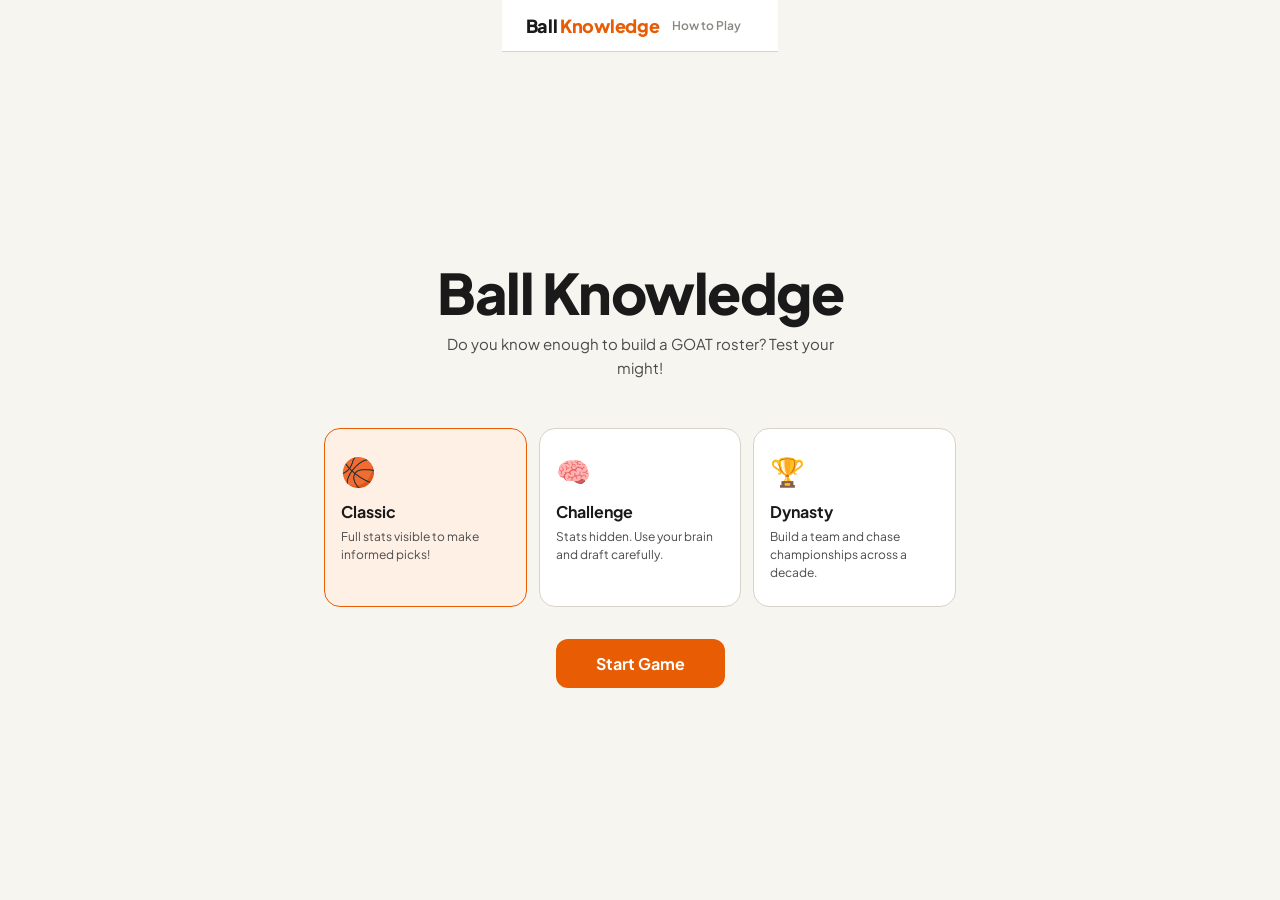
==== index.html @ 1633f99e "Fix scorecard scrolling, headshot fallback, add SPG/BPG to projections - Scrolling: score-screen wra" ====
<!DOCTYPE html>
<html lang="en">
<head>
<meta charset="UTF-8">
<meta name="viewport" content="width=device-width, initial-scale=1.0">
<title>Ball Knowledge</title>
<link rel="preconnect" href="https://fonts.googleapis.com">
<link href="https://fonts.googleapis.com/css2?family=Plus+Jakarta+Sans:wght@400;500;600;700;800&display=swap" rel="stylesheet">
<link rel="stylesheet" href="/css/styles.css">
</head>
<body>

<div id="home-screen" class="screen active">
  <div class="topbar"><div class="topbar-logo">Ball <span>Knowledge</span></div><div class="nav-chip" onclick="openHTP()">How to Play</div></div>
  <div style="flex:1;display:flex;align-items:center;justify-content:center;">
    <div class="home-inner">
      <div class="home-title">Ball Knowledge</div>
      <div class="home-sub">Do you know enough to build a GOAT roster? Test your might!</div>
      <div class="mode-cards">
        <div class="mode-card sel" data-mode="classic" onclick="pickMode('classic')"><div class="mode-emoji">&#127936;</div><div class="mode-name">Classic</div><div class="mode-desc">Full stats visible to make informed picks!</div></div>
        <div class="mode-card" data-mode="challenge" onclick="pickMode('challenge')"><div class="mode-emoji">&#129504;</div><div class="mode-name">Challenge</div><div class="mode-desc">Stats hidden. Use your brain and draft carefully.</div></div>
        <div class="mode-card" data-mode="dynasty" onclick="pickMode('dynasty')"><div class="mode-emoji">&#127942;</div><div class="mode-name">Dynasty</div><div class="mode-desc">Build a team and chase championships across a decade.</div></div>
      </div>
      <button class="btn-start" onclick="startGame()">Start Game</button>
    </div>
  </div>
</div>

<div id="game-screen" class="screen">
  <div class="left-col">
    <div class="topbar"><div class="topbar-logo logo-link" onclick="logoClick()">Ball <span>Knowledge</span></div><div class="mode-tag" id="mode-tag">Classic</div></div>
    <div class="spin-zone">
      <div class="cards-row">
        <div class="spin-card team-card"><div class="sc-label">Team</div><div class="sc-value" id="sc-team">&#8212;</div></div>
        <div class="spin-card era-card"><div class="sc-label">Era</div><div class="sc-value" id="sc-era">&#8212;</div></div>
      </div>
      <button class="btn-spin" id="btn-spin" onclick="doSpin()">SPIN</button>
      <div class="reroll-row" id="reroll-row" style="display:none;">
        <button class="btn-rr" id="rr-team" onclick="doReroll('team')"><span class="rr-dot" id="dot-t">1</span>Re-roll Team</button>
        <button class="btn-rr" id="rr-era" onclick="doReroll('era')"><span class="rr-dot" id="dot-e">1</span>Re-roll Era</button>
      </div>
    </div>
    <div class="list-zone" id="list-zone">
      <div class="list-filters">
        <button class="pf-btn active" onclick="fPos('ALL',this)">All</button>
        <button class="pf-btn" onclick="fPos('G',this)">G</button>
        <button class="pf-btn" onclick="fPos('F',this)">F</button>
        <button class="pf-btn" onclick="fPos('C',this)">C</button>
        <input class="search-in" type="text" placeholder="Search by name" id="search-in" oninput="applyF()">
      </div>
      <div class="list-meta" id="list-meta">&#8212; players available</div>
      <div class="player-scroll" id="player-scroll"></div>
    </div>
  </div>
  <div class="right-col">
    <div class="court-wrap">
      <div class="court-svg-wrap">
        <svg viewBox="0 0 680 460" xmlns="http://www.w3.org/2000/svg">
          <rect width="680" height="460" rx="8" fill="#C68642"/>
          <g stroke="#B07030" stroke-width="0.7" opacity="0.5"><line x1="0" y1="46" x2="680" y2="46"/><line x1="0" y1="92" x2="680" y2="92"/><line x1="0" y1="138" x2="680" y2="138"/><line x1="0" y1="184" x2="680" y2="184"/><line x1="0" y1="230" x2="680" y2="230"/><line x1="0" y1="276" x2="680" y2="276"/><line x1="0" y1="322" x2="680" y2="322"/><line x1="0" y1="368" x2="680" y2="368"/><line x1="0" y1="414" x2="680" y2="414"/></g>
          <rect x="10" y="10" width="660" height="440" rx="4" fill="none" stroke="#fff" stroke-width="2.5"/>
          <rect x="240" y="10" width="200" height="188" fill="#B87333" stroke="#fff" stroke-width="2"/>
          <ellipse cx="340" cy="198" rx="60" ry="60" fill="none" stroke="#fff" stroke-width="2"/>
          <rect x="312" y="8" width="56" height="6" rx="2" fill="#fff"/>
          <circle cx="340" cy="38" r="18" fill="none" stroke="#fff" stroke-width="2.5"/>
          <path d="M 300 188 Q 340 140 380 188" fill="none" stroke="#fff" stroke-width="2"/>
          <path d="M 60 10 L 60 198 Q 60 390 340 390 Q 620 390 620 198 L 620 10" fill="none" stroke="#fff" stroke-width="2"/>
          <line x1="60" y1="10" x2="60" y2="198" stroke="#fff" stroke-width="2"/><line x1="620" y1="10" x2="620" y2="198" stroke="#fff" stroke-width="2"/>
          <line x1="240" y1="10" x2="240" y2="188" stroke="#fff" stroke-width="2"/><line x1="440" y1="10" x2="440" y2="188" stroke="#fff" stroke-width="2"/>
          <rect x="240" y="58" width="14" height="7" fill="#fff"/><rect x="426" y="58" width="14" height="7" fill="#fff"/>
          <rect x="240" y="98" width="14" height="7" fill="#fff"/><rect x="426" y="98" width="14" height="7" fill="#fff"/>
          <rect x="240" y="138" width="14" height="7" fill="#fff"/><rect x="426" y="138" width="14" height="7" fill="#fff"/>
          <line x1="10" y1="450" x2="670" y2="450" stroke="#fff" stroke-width="2"/>
        </svg>
        <div class="pos-node" id="node-C"  style="left:38%;top:35%" onclick="nodeClick('C')"><div class="pos-bubble" id="bub-C">C</div></div>
        <div class="pos-node" id="node-PF" style="left:62%;top:35%" onclick="nodeClick('PF')"><div class="pos-bubble" id="bub-PF">PF</div></div>
        <div class="pos-node" id="node-SF" style="left:18%;top:62%" onclick="nodeClick('SF')"><div class="pos-bubble" id="bub-SF">SF</div></div>
        <div class="pos-node" id="node-SG" style="left:82%;top:62%" onclick="nodeClick('SG')"><div class="pos-bubble" id="bub-SG">SG</div></div>
        <div class="pos-node" id="node-PG" style="left:50%;top:82%" onclick="nodeClick('PG')"><div class="pos-bubble" id="bub-PG">PG</div></div>
        <div class="assign-banner" id="assign-banner"></div>
      </div>
    </div>
    <div class="team-stats-bar">
      <div class="ts-label">Team Averages <span id="ts-count" style="font-weight:500;color:var(--ink3);text-transform:none;letter-spacing:0;">(0/5 players)</span></div>
      <div class="ts-grid">
        <div class="ts-item"><div class="ts-val" id="ts-ppg">0.0</div><div class="ts-key">PPG</div></div>
        <div class="ts-item"><div class="ts-val" id="ts-apg">0.0</div><div class="ts-key">APG</div></div>
        <div class="ts-item"><div class="ts-val" id="ts-rpg">0.0</div><div class="ts-key">RPG</div></div>
        <div class="ts-item"><div class="ts-val" id="ts-spg">0.0</div><div class="ts-key">SPG</div></div>
        <div class="ts-item"><div class="ts-val" id="ts-bpg">0.0</div><div class="ts-key">BPG</div></div>
      </div>
    </div>
  </div>
</div>

<div id="score-screen" class="screen">
  <div class="topbar"><div class="topbar-logo logo-link" onclick="goHome()">Ball <span>Knowledge</span></div><span class="nav-chip" onclick="goHome()">&#8592; New Game</span></div>
  <div style="flex:1;overflow-y:auto;display:flex;flex-direction:column;align-items:center;padding:24px 24px 40px;">
    <div class="score-inner">
      <div style="text-align:center;margin-bottom:24px;"><div class="score-grade" id="score-grade">A</div><div class="score-wins" id="score-wins"></div></div>
      <div class="score-roster" id="score-roster"></div>
      <div class="score-stats" id="score-stats"></div>
      <div class="score-projections" id="score-projections"></div>
      <div class="score-analysis" id="score-analysis"></div>
      <div class="score-btns"><button class="btn-outline" onclick="goHome()">Choose Game Mode</button><button class="btn-start" onclick="startGame()">Play Again</button></div>
    </div>
  </div>
</div>

<div id="dynasty-screen" class="screen">
  <div class="topbar"><div class="topbar-logo logo-link" onclick="goHome()">Ball <span>Knowledge</span></div><div class="mode-tag">Dynasty</div></div>
  <div style="flex:1;overflow-y:auto;display:flex;align-items:center;justify-content:center;padding:24px;">
    <div class="dynasty-inner">
      <div class="dynasty-title" id="d-title">Spin for your dynasty era</div>
      <div class="dynasty-sub" id="d-sub">Your squad will be placed in a decade and simulate every season.</div>
      <div class="d-spin-box" id="d-spin-box">
        <div class="d-reel-win"><div class="d-reel-val" id="d-reel">&#8212;</div></div><br>
        <button class="btn-dspin" id="btn-dspin" onclick="dynastySpin()">SPIN FOR DECADE</button>
      </div>
      <div class="dynasty-timeline" id="d-timeline" style="display:none;"></div>
      <div class="d-players" id="d-players" style="display:none;"></div>
      <div class="d-summary" id="d-summary" style="display:none;">
        <div class="ds-grade" id="ds-grade"></div><div class="ds-sub" id="ds-sub2"></div><div class="ds-txt" id="ds-txt"></div>
        <div style="display:flex;gap:10px;justify-content:center;margin-top:20px;">
          <button class="btn-outline" onclick="goHome()">Choose Game Mode</button><button class="btn-start" onclick="startGame()">Play Again</button>
        </div>
      </div>
    </div>
  </div>
</div>

<div id="confirm-modal" class="confirm-overlay" onclick="if(event.target===this)this.style.display='none'">
  <div class="confirm-box">
    <div class="confirm-title">Leave game?</div>
    <div class="confirm-body">You'll lose your current roster progress.</div>
    <div class="confirm-btns">
      <button class="btn-outline" onclick="document.getElementById('confirm-modal').style.display='none'">Keep Playing</button>
      <button class="btn-danger" onclick="document.getElementById('confirm-modal').style.display='none';goHome()">Go to Home</button>
    </div>
  </div>
</div>

<div id="htp-modal" class="htp-overlay" onclick="if(event.target===this)closeHTP()">
  <div class="htp-box">
    <button class="htp-close" onclick="closeHTP()">&#x2715;</button>

    <div class="htp-step" id="htp-s1">
      <div class="htp-step-hd">
        <div class="htp-step-num">1 &nbsp;/&nbsp; 4</div>
        <div class="htp-step-title">Spin to get your assignment</div>
      </div>
      <div class="htp-demo htp-demo-1">
        <div class="htp-demo-cards">
          <div class="htp-demo-card htp-dc-team"><div class="htp-dc-lbl">Team</div><div class="htp-dc-val">GSW</div></div>
          <div class="htp-demo-card htp-dc-era"><div class="htp-dc-lbl">Era</div><div class="htp-dc-val">1990s</div></div>
        </div>
        <div class="htp-demo-spin">SPIN</div>
      </div>
      <div class="htp-step-desc">Tap <strong>SPIN</strong> to get a random team and era. You can re-roll the team or era one time each if you want a different assignment.</div>
    </div>

    <div class="htp-step" id="htp-s2">
      <div class="htp-step-hd">
        <div class="htp-step-num">2 &nbsp;/&nbsp; 4</div>
        <div class="htp-step-title">Select a player</div>
      </div>
      <div class="htp-demo htp-demo-2">
        <div class="htp-demo-plist">
          <div class="htp-demo-pc">
            <div class="htp-demo-pav">MJ</div>
            <div class="htp-demo-pinfo"><div class="htp-demo-pname">Michael Jordan</div><div class="htp-demo-ppos">SG</div></div>
          </div>
          <div class="htp-demo-pc htp-demo-pc-sel">
            <div class="htp-demo-pav">SP</div>
            <div class="htp-demo-pinfo"><div class="htp-demo-pname">Scottie Pippen</div><div class="htp-demo-ppos">SF &middot; SG &middot; PF</div></div>
          </div>
          <div class="htp-demo-pc">
            <div class="htp-demo-pav">RD</div>
            <div class="htp-demo-pinfo"><div class="htp-demo-pname">Dennis Rodman</div><div class="htp-demo-ppos">PF &middot; C</div></div>
          </div>
        </div>
      </div>
      <div class="htp-step-desc">Browse your player pool and tap a player to select them. Their eligible court positions will light up green.</div>
    </div>

    <div class="htp-step" id="htp-s3">
      <div class="htp-step-hd">
        <div class="htp-step-num">3 &nbsp;/&nbsp; 4</div>
        <div class="htp-step-title">Place them on the court</div>
      </div>
      <div class="htp-demo htp-demo-3">
        <div class="htp-court-demo">
          <div class="htp-cn htp-cn-f" style="top:24%;left:38%"><div class="htp-cn-init">MJ</div><div class="htp-cn-pos">C</div></div>
          <div class="htp-cn htp-cn-f" style="top:24%;left:62%"><div class="htp-cn-init">RD</div><div class="htp-cn-pos">PF</div></div>
          <div class="htp-cn htp-cn-g" style="top:52%;left:18%">SF</div>
          <div class="htp-cn htp-cn-d" style="top:52%;left:82%">SG</div>
          <div class="htp-cn htp-cn-d" style="top:80%;left:50%">PG</div>
        </div>
      </div>
      <div class="htp-step-desc">Tap a <span class="htp-hl">glowing slot</span> to place your selected player there. Tap a filled slot to swap them to a new eligible position.</div>
    </div>

    <div class="htp-step" id="htp-s4">
      <div class="htp-step-hd">
        <div class="htp-step-num">4 &nbsp;/&nbsp; 4</div>
        <div class="htp-step-title">Get your grade</div>
      </div>
      <div class="htp-demo htp-demo-4">
        <div class="htp-demo-grade">A+</div>
        <div class="htp-demo-wins">73 Projected Wins</div>
      </div>
      <div class="htp-step-desc">Fill all 5 positions to reveal your team's grade and projected win total. In <strong>Dynasty mode</strong>, your squad simulates 10 full seasons chasing championships.</div>
    </div>

    <div class="htp-nav">
      <button class="htp-btn-prev" id="htp-prev" onclick="htpPrev()">&#8592; Back</button>
      <div class="htp-dots">
        <div class="htp-dot"></div><div class="htp-dot"></div><div class="htp-dot"></div><div class="htp-dot"></div>
      </div>
      <button class="htp-btn-next" id="htp-next" onclick="htpNext()">Next &#8594;</button>
    </div>
  </div>
</div>

<script src="/js/app.js"></script>
</body>
</html>
---- css/styles.css ----
*{box-sizing:border-box;margin:0;padding:0;}
:root{--cream:#F7F5EF;--cream2:#EFECE3;--cream3:#E5E0D3;--ink:#1A1A1A;--ink2:#4A4A4A;--ink3:#888880;--orange:#E85D04;--orange-light:#FFF0E6;--red:#D62828;--blue:#1D4ED8;--green:#2D6A4F;--gold:#B45309;--border:#D8D3C8;}
html,body{height:100%;overflow:hidden;}
body{background:var(--cream);font-family:'Plus Jakarta Sans',sans-serif;color:var(--ink);}
.screen{display:none;height:100vh;flex-direction:column;}
.screen.active{display:flex;}
.topbar{height:52px;background:#fff;border-bottom:1px solid var(--border);display:flex;align-items:center;justify-content:space-between;padding:0 24px;flex-shrink:0;}
.topbar-logo{font-weight:800;font-size:18px;letter-spacing:-.3px;}
.topbar-logo span{color:var(--orange);}
.nav-chip{font-size:12px;font-weight:600;color:var(--ink3);padding:5px 12px;border-radius:20px;cursor:pointer;border:1px solid transparent;transition:all .15s;}
.nav-chip:hover{background:var(--cream2);color:var(--ink);}
.mode-tag{font-size:11px;font-weight:700;letter-spacing:.06em;text-transform:uppercase;background:var(--orange-light);color:var(--orange);padding:4px 10px;border-radius:20px;}
#home-screen{background:var(--cream);align-items:center;justify-content:center;}
.home-inner{max-width:680px;width:100%;padding:24px;text-align:center;}
.home-title{font-size:56px;font-weight:800;letter-spacing:-1.5px;line-height:1;margin-bottom:12px;}
.home-sub{font-size:15px;color:var(--ink2);line-height:1.6;margin-bottom:48px;max-width:420px;margin-left:auto;margin-right:auto;}
.mode-cards{display:grid;grid-template-columns:repeat(3,1fr);gap:12px;margin-bottom:32px;}
.mode-card{background:#fff;border:1.5px solid var(--border);border-radius:16px;padding:24px 16px;cursor:pointer;transition:all .2s;text-align:left;}
.mode-card:hover{border-color:var(--orange);transform:translateY(-2px);box-shadow:0 8px 24px rgba(0,0,0,.07);}
.mode-card.sel{border-color:var(--orange);background:var(--orange-light);}
.mode-emoji{font-size:28px;margin-bottom:12px;}
.mode-name{font-size:16px;font-weight:700;margin-bottom:6px;}
.mode-desc{font-size:12px;color:var(--ink2);line-height:1.5;}
.btn-start{background:var(--orange);color:#fff;border:none;border-radius:12px;padding:14px 40px;font-family:'Plus Jakarta Sans',sans-serif;font-size:16px;font-weight:700;cursor:pointer;transition:all .15s;}
.btn-start:hover{background:#D04E00;transform:translateY(-1px);}
#game-screen{flex-direction:row;overflow:hidden;}
.left-col{width:320px;min-width:320px;background:#fff;border-right:1px solid var(--border);display:flex;flex-direction:column;overflow:hidden;}
.spin-zone{padding:16px;border-bottom:1px solid var(--border);}
.cards-row{display:flex;gap:10px;margin-bottom:12px;}
.spin-card{flex:1;background:var(--cream);border-radius:12px;padding:12px;text-align:center;}
.spin-card.team-card{border:2px solid var(--red);}
.spin-card.era-card{border:2px solid var(--blue);}
.sc-label{font-size:10px;font-weight:700;letter-spacing:.08em;text-transform:uppercase;color:var(--ink3);margin-bottom:4px;}
.sc-value{font-size:22px;font-weight:800;letter-spacing:-.5px;color:var(--ink);line-height:1;min-height:28px;display:flex;align-items:center;justify-content:center;}
@keyframes spin-blur{from{opacity:.2;}to{opacity:1;}}
.spinning{animation:spin-blur .07s ease-in-out infinite alternate;}
.btn-spin{width:100%;background:var(--green);color:#fff;border:none;border-radius:10px;padding:11px;font-family:'Plus Jakarta Sans',sans-serif;font-size:15px;font-weight:700;cursor:pointer;transition:all .15s;}
.btn-spin:hover{background:#245A42;}
.btn-spin:disabled{opacity:.4;cursor:not-allowed;}
.reroll-row{display:flex;gap:6px;margin-top:8px;}
.btn-rr{flex:1;background:var(--cream);border:1.5px solid var(--border);border-radius:8px;padding:7px 8px;font-family:'Plus Jakarta Sans',sans-serif;font-size:11px;font-weight:700;color:var(--ink2);cursor:pointer;transition:all .15s;display:flex;align-items:center;justify-content:center;gap:4px;}
.btn-rr:hover:not(:disabled){border-color:var(--orange);color:var(--orange);background:var(--orange-light);}
.btn-rr:disabled{opacity:.28;cursor:not-allowed;}
.rr-dot{width:14px;height:14px;border-radius:50%;background:var(--orange);color:#fff;font-size:9px;font-weight:800;display:inline-flex;align-items:center;justify-content:center;flex-shrink:0;}
.rr-dot.spent{background:var(--ink3);}
.list-zone{display:none;flex-direction:column;flex:1;overflow:hidden;}
.list-filters{padding:10px 14px;border-bottom:1px solid var(--border);display:flex;gap:6px;align-items:center;}
.pf-btn{background:transparent;border:1.5px solid var(--border);border-radius:6px;padding:4px 10px;font-family:'Plus Jakarta Sans',sans-serif;font-size:12px;font-weight:600;color:var(--ink2);cursor:pointer;transition:all .15s;}
.pf-btn.active{background:var(--orange);border-color:var(--orange);color:#fff;}
.pf-btn:hover:not(.active){background:var(--cream2);}
.search-in{flex:1;background:var(--cream);border:1.5px solid var(--border);border-radius:8px;padding:6px 10px;font-family:'Plus Jakarta Sans',sans-serif;font-size:12px;color:var(--ink);outline:none;}
.search-in:focus{border-color:var(--orange);}
.list-meta{padding:6px 14px 2px;font-size:11px;color:var(--ink3);font-weight:500;}
.player-scroll{flex:1;overflow-y:auto;padding:6px 10px;}
.player-scroll::-webkit-scrollbar{width:3px;}
.player-scroll::-webkit-scrollbar-thumb{background:var(--cream3);border-radius:2px;}
.p-card{background:var(--cream);border:1.5px solid var(--border);border-radius:10px;padding:10px 12px;margin-bottom:6px;cursor:pointer;transition:all .15s;display:flex;align-items:center;gap:10px;}
.p-card:hover{border-color:var(--orange);background:var(--orange-light);}
.p-card.selected{border-color:var(--orange);background:var(--orange);}
.p-card.selected .p-name,.p-card.selected .p-stat-val{color:#fff;}
.p-card.selected .p-pos,.p-card.selected .p-meta,.p-card.selected .p-stat-lbl{color:rgba(255,255,255,.75);}
.p-av{width:36px;height:36px;border-radius:8px;background:var(--cream3);flex-shrink:0;display:flex;align-items:center;justify-content:center;font-size:12px;font-weight:700;color:var(--ink2);}
.p-card.selected .p-av{background:rgba(255,255,255,.25);color:#fff;}
.p-info{flex:1;min-width:0;}
.p-name{font-size:13px;font-weight:700;white-space:nowrap;overflow:hidden;text-overflow:ellipsis;color:var(--ink);}
.p-pos{font-size:10px;font-weight:600;color:var(--blue);margin-top:1px;}
.p-meta{font-size:10px;color:var(--ink3);}
.p-stats{display:flex;gap:8px;flex-shrink:0;}
.p-stat{text-align:right;}
.p-stat-val{font-size:12px;font-weight:700;color:var(--ink);}
.p-stat-lbl{font-size:9px;color:var(--ink3);letter-spacing:.03em;}
.empty-list{text-align:center;padding:32px 16px;font-size:13px;color:var(--ink3);}
.right-col{flex:1;display:flex;flex-direction:column;overflow:hidden;background:var(--cream);}
.court-wrap{flex:1;display:flex;align-items:center;justify-content:center;padding:20px 24px 8px;position:relative;}
.court-svg-wrap{position:relative;width:100%;max-width:660px;}
.court-svg-wrap svg{width:100%;height:auto;display:block;border-radius:10px;box-shadow:0 4px 24px rgba(0,0,0,.15);}
.pos-node{position:absolute;transform:translate(-50%,-50%);cursor:pointer;}
.pos-bubble{width:62px;height:62px;border-radius:14px;display:flex;flex-direction:column;align-items:center;justify-content:center;font-weight:800;font-size:17px;transition:all .2s;border:2px dashed rgba(255,255,255,.5);background:rgba(0,0,0,.22);color:#fff;user-select:none;}
.pos-node.filled .pos-bubble{border-style:solid;border-color:rgba(255,255,255,.6);background:rgba(255,255,255,.93);color:var(--ink);width:66px;height:66px;position:relative;}
.pos-node.filled .pos-bubble:hover{transform:scale(1.06);box-shadow:0 6px 20px rgba(0,0,0,.22);}
.pos-node.filled .pos-bubble::after{content:attr(data-name);position:absolute;bottom:calc(100% + 8px);left:50%;transform:translateX(-50%);background:var(--ink);color:#fff;font-size:11px;font-weight:600;padding:5px 10px;border-radius:8px;white-space:nowrap;opacity:0;pointer-events:none;transition:opacity .15s;z-index:50;}
.pos-node.filled .pos-bubble::before{content:'';position:absolute;bottom:calc(100% + 3px);left:50%;transform:translateX(-50%);border:5px solid transparent;border-top-color:var(--ink);opacity:0;pointer-events:none;transition:opacity .15s;z-index:50;}
.pos-node.filled:hover .pos-bubble::after,.pos-node.filled:hover .pos-bubble::before{opacity:1;}
@keyframes pulse-slot{0%,100%{box-shadow:0 0 0 0 rgba(255,255,255,.6);}60%{box-shadow:0 0 0 10px rgba(255,255,255,0);}}
.pos-node.eligible .pos-bubble{border-style:solid;border-color:#fff;background:rgba(255,255,255,.28);animation:pulse-slot 1s ease-in-out infinite;}
.pos-node.ineligible .pos-bubble{opacity:.3;cursor:default;}
.pos-node.move-source .pos-bubble{border-style:solid;border-color:var(--orange);background:rgba(232,93,4,.8);animation:pulse-slot 1s ease-in-out infinite;}
.pos-node.move-eligible .pos-bubble{border-style:solid;border-color:#fff;background:rgba(255,255,255,.28);animation:pulse-slot 1s ease-in-out infinite;}
.assign-banner{position:absolute;top:14px;left:50%;transform:translateX(-50%);background:var(--orange);color:#fff;border-radius:24px;padding:8px 20px;font-size:13px;font-weight:700;white-space:nowrap;opacity:0;pointer-events:none;z-index:10;transition:opacity .2s;box-shadow:0 4px 12px rgba(232,93,4,.4);}
.assign-banner.show{opacity:1;}
.assign-banner.move{background:var(--blue);}
.team-stats-bar{padding:10px 24px 12px;border-top:1px solid var(--border);background:#fff;flex-shrink:0;}
.ts-label{font-size:10px;font-weight:700;color:var(--ink3);letter-spacing:.06em;text-transform:uppercase;margin-bottom:6px;}
.ts-grid{display:flex;}
.ts-item{flex:1;text-align:center;padding:0 6px;border-right:1px solid var(--border);}
.ts-item:last-child{border-right:none;}
.ts-val{font-size:20px;font-weight:800;letter-spacing:-.5px;}
.ts-val.hi{color:var(--green);}
.ts-val.lo{color:var(--red);}
.ts-key{font-size:10px;font-weight:600;color:var(--ink3);letter-spacing:.04em;}
#score-screen{background:var(--cream);}
.score-inner{max-width:580px;width:100%;padding:28px 24px;}
.score-grade{font-size:100px;font-weight:800;line-height:1;letter-spacing:-3px;}
.ga{color:#2D6A4F;}.gb{color:#1D4ED8;}.gc{color:#B45309;}.gf{color:#D62828;}
.score-wins{font-size:20px;font-weight:700;color:var(--ink2);margin-top:4px;margin-bottom:24px;}
.score-roster{display:flex;gap:8px;justify-content:center;margin-bottom:20px;flex-wrap:wrap;}
.sr-chip{background:#fff;border:1.5px solid var(--border);border-radius:10px;padding:10px 12px;text-align:center;min-width:88px;}
.sr-pos{font-size:9px;font-weight:700;color:var(--orange);letter-spacing:.06em;text-transform:uppercase;margin-bottom:4px;}
.sr-name{font-size:12px;font-weight:700;color:var(--ink);}
.sr-era{font-size:10px;color:var(--ink3);margin-top:2px;}
.score-stats{display:grid;grid-template-columns:repeat(5,1fr);gap:8px;margin-bottom:18px;align-items:start;}
.ss-box{background:#fff;border:1.5px solid var(--border);border-radius:10px;padding:12px 6px;text-align:center;}
.ss-val{font-size:20px;font-weight:800;letter-spacing:-.5px;}
.ss-lbl{font-size:10px;font-weight:600;color:var(--ink3);letter-spacing:.04em;}
.score-analysis{background:#fff;border:1.5px solid var(--border);border-radius:14px;padding:18px;font-size:14px;line-height:1.7;color:var(--ink2);margin-bottom:22px;}
.score-analysis strong{color:var(--ink);}
.score-btns{display:flex;gap:10px;justify-content:center;}
.btn-outline{background:#fff;border:1.5px solid var(--border);border-radius:10px;padding:11px 28px;font-family:'Plus Jakarta Sans',sans-serif;font-size:14px;font-weight:700;color:var(--ink);cursor:pointer;transition:all .15s;}
.btn-outline:hover{background:var(--cream2);}
#dynasty-screen{background:var(--cream);}
.dynasty-inner{max-width:620px;width:100%;padding:28px 24px;}
.dynasty-title{font-size:28px;font-weight:800;letter-spacing:-1px;margin-bottom:4px;}
.dynasty-sub{font-size:14px;color:var(--ink2);margin-bottom:24px;}
.d-spin-box{background:#fff;border:1.5px solid var(--border);border-radius:16px;padding:24px;text-align:center;margin-bottom:20px;}
.d-reel-win{background:var(--cream);border:2px solid var(--border);border-radius:12px;width:180px;height:68px;display:inline-flex;align-items:center;justify-content:center;margin-bottom:16px;}
.d-reel-val{font-size:26px;font-weight:800;}
.btn-dspin{background:var(--green);color:#fff;border:none;border-radius:10px;padding:12px 32px;font-family:'Plus Jakarta Sans',sans-serif;font-size:15px;font-weight:700;cursor:pointer;transition:all .15s;}
.btn-dspin:hover{background:#245A42;}
.btn-dspin:disabled{opacity:.4;cursor:not-allowed;}
.dynasty-timeline{display:flex;flex-direction:column;gap:7px;margin-bottom:20px;}
@keyframes fadein{from{opacity:0;transform:translateY(4px);}to{opacity:1;transform:none;}}
.s-row{background:#fff;border:1.5px solid var(--border);border-radius:10px;padding:11px 16px;display:flex;align-items:center;gap:12px;opacity:0;animation:fadein .3s ease forwards;}
.s-yr{font-size:13px;font-weight:700;width:60px;flex-shrink:0;}
.s-w{font-size:13px;font-weight:600;color:var(--ink2);width:72px;}
.s-r{flex:1;font-size:13px;font-weight:600;}
.champ{color:#B45309;}.conf{color:#1D4ED8;}.early{color:var(--ink3);}
.d-summary{background:#fff;border:1.5px solid var(--border);border-radius:16px;padding:24px;text-align:center;}
.ds-grade{font-size:72px;font-weight:800;letter-spacing:-2px;line-height:1;margin-bottom:4px;}
.ds-sub{font-size:15px;font-weight:700;color:var(--ink2);margin-bottom:8px;}
.ds-txt{font-size:14px;color:var(--ink2);line-height:1.6;}

/* Logo as clickable link */
.logo-link{cursor:pointer;}
.logo-link:hover span{opacity:.8;}

/* Headshots — shared helpers */
/* Initials are direct text content of the avatar div; color:transparent hides them behind the img.
   onerror removes the img + has-hs class, restoring the avatar's natural color/initials. */
.p-av.has-hs,.proj-av.has-hs,.dp-av.has-hs{position:relative;overflow:hidden;color:transparent;}
.p-hs{position:absolute;inset:0;width:100%;height:100%;object-fit:cover;object-position:top center;}

/* Court bubble headshot — circular */
.pos-node.filled .pos-bubble{overflow:hidden;}
.bub-hs{position:absolute;inset:0;width:100%;height:100%;object-fit:cover;object-position:top center;border-radius:50%;z-index:1;}
.bub-fb{font-size:18px;font-weight:800;color:var(--ink);position:relative;z-index:0;}

/* Scorecard roster chip headshot */
.sr-chip{position:relative;}
.sr-hs-wrap{width:48px;height:48px;border-radius:8px;background:var(--cream2);overflow:hidden;margin:0 auto 6px;position:relative;}
.sr-hs{position:absolute;inset:0;width:100%;height:100%;object-fit:cover;object-position:top center;}
.sr-hs-fb{position:absolute;inset:0;display:flex;align-items:center;justify-content:center;font-size:11px;font-weight:700;color:var(--ink3);}

/* Confirm modal */
.confirm-overlay{position:fixed;inset:0;background:rgba(26,26,26,.55);backdrop-filter:blur(4px);z-index:200;display:none;align-items:center;justify-content:center;}
.confirm-box{background:#fff;border-radius:20px;padding:32px 28px;max-width:340px;width:calc(100% - 32px);box-shadow:0 24px 64px rgba(0,0,0,.25);text-align:center;}
.confirm-title{font-size:20px;font-weight:800;color:var(--ink);margin-bottom:8px;}
.confirm-body{font-size:14px;color:var(--ink2);line-height:1.6;margin-bottom:24px;}
.confirm-btns{display:flex;gap:10px;justify-content:center;}
.btn-danger{background:var(--red);color:#fff;border:none;border-radius:10px;padding:11px 22px;font-family:'Plus Jakarta Sans',sans-serif;font-size:14px;font-weight:700;cursor:pointer;transition:all .15s;}
.btn-danger:hover{background:#B01E1E;}

/* Player Projections (score screen) */
.score-projections{background:#fff;border:1.5px solid var(--border);border-radius:14px;overflow:hidden;margin-bottom:18px;}
.proj-hd{font-size:10px;font-weight:700;color:var(--ink3);letter-spacing:.06em;text-transform:uppercase;padding:12px 16px 6px;}
.proj-row{display:flex;align-items:center;gap:10px;padding:8px 16px;border-top:1px solid var(--border);}
.proj-av{width:34px;height:34px;border-radius:8px;background:var(--cream2);flex-shrink:0;display:flex;align-items:center;justify-content:center;font-size:11px;font-weight:700;color:var(--ink2);}
.proj-info{flex:1;min-width:0;}
.proj-name{font-size:12px;font-weight:700;color:var(--ink);white-space:nowrap;overflow:hidden;text-overflow:ellipsis;}
.proj-sub{font-size:10px;color:var(--ink3);margin-top:1px;}
.proj-stats{display:grid;grid-template-columns:repeat(3,32px);gap:2px 6px;flex-shrink:0;}
.proj-s{text-align:right;}
.proj-v{font-size:12px;font-weight:800;color:var(--ink);}
.proj-l{font-size:8px;color:var(--ink3);letter-spacing:.03em;text-transform:uppercase;}

/* Dynasty player decade summary */
.d-players{margin-bottom:16px;}
.dp-hd{font-size:10px;font-weight:700;color:var(--ink3);letter-spacing:.06em;text-transform:uppercase;margin-bottom:8px;}
.dp-row{background:#fff;border:1.5px solid var(--border);border-radius:10px;padding:10px 14px;display:flex;align-items:center;gap:10px;margin-bottom:6px;}
.dp-av{width:36px;height:36px;border-radius:8px;background:var(--cream2);flex-shrink:0;display:flex;align-items:center;justify-content:center;font-size:12px;font-weight:700;color:var(--ink2);}
.dp-info{flex:1;min-width:0;}
.dp-name{font-size:12px;font-weight:700;color:var(--ink);display:flex;align-items:center;gap:5px;}
.dp-sub{font-size:10px;color:var(--ink3);margin-top:1px;}
.dp-peak{font-size:10px;font-weight:600;color:var(--ink3);text-align:center;flex-shrink:0;line-height:1.4;}
.dp-stats{display:flex;gap:8px;flex-shrink:0;}
.dp-s{text-align:right;}
.dp-v{font-size:13px;font-weight:800;color:var(--ink);}
.dp-l{font-size:9px;color:var(--ink3);letter-spacing:.03em;}
.dp-mvp-badge{background:var(--orange);color:#fff;font-size:9px;font-weight:700;padding:2px 6px;border-radius:4px;letter-spacing:.04em;text-transform:uppercase;}

/* How to Play Modal */
.htp-overlay{position:fixed;inset:0;background:rgba(26,26,26,.55);backdrop-filter:blur(4px);z-index:100;display:none;align-items:center;justify-content:center;}
.htp-box{background:var(--cream);border-radius:24px;padding:28px 24px;max-width:420px;width:calc(100% - 32px);box-shadow:0 24px 64px rgba(0,0,0,.25);position:relative;display:flex;flex-direction:column;gap:20px;}
.htp-close{position:absolute;top:14px;right:14px;width:30px;height:30px;border-radius:50%;background:var(--cream2);border:none;cursor:pointer;font-size:14px;display:flex;align-items:center;justify-content:center;color:var(--ink2);transition:all .15s;}
.htp-close:hover{background:var(--cream3);}
.htp-step{display:none;flex-direction:column;gap:18px;}
.htp-step.active{display:flex;}
.htp-step-hd{display:flex;flex-direction:column;gap:4px;}
.htp-step-num{font-size:11px;font-weight:700;color:var(--orange);letter-spacing:.06em;text-transform:uppercase;}
.htp-step-title{font-size:21px;font-weight:800;letter-spacing:-.4px;color:var(--ink);}
.htp-demo{background:#fff;border:1.5px solid var(--border);border-radius:14px;padding:20px;display:flex;align-items:center;justify-content:center;min-height:130px;}
.htp-step-desc{font-size:13px;color:var(--ink2);line-height:1.7;}
.htp-hl{color:#2D6A4F;font-weight:700;}
/* Step 1 — Spin */
.htp-demo-1{flex-direction:column;gap:14px;}
.htp-demo-cards{display:flex;gap:10px;width:100%;}
.htp-demo-card{flex:1;background:var(--cream);border-radius:10px;padding:10px;text-align:center;}
.htp-dc-team{border:2px solid var(--red);}
.htp-dc-era{border:2px solid var(--blue);}
.htp-dc-lbl{font-size:9px;font-weight:700;letter-spacing:.08em;text-transform:uppercase;color:var(--ink3);margin-bottom:4px;}
.htp-dc-val{font-size:20px;font-weight:800;color:var(--ink);}
@keyframes htp-card-bob{0%,100%{transform:scale(1);}50%{transform:scale(1.07);}}
.htp-step.active .htp-dc-val{animation:htp-card-bob 1.6s ease-in-out infinite;}
.htp-step.active .htp-dc-era .htp-dc-val{animation-delay:.8s;}
.htp-demo-spin{background:#2D6A4F;color:#fff;border-radius:8px;padding:8px 28px;font-size:13px;font-weight:700;}
/* Step 2 — Player list */
.htp-demo-2{padding:14px;}
.htp-demo-plist{display:flex;flex-direction:column;gap:6px;width:100%;}
.htp-demo-pc{background:var(--cream);border:1.5px solid var(--border);border-radius:8px;padding:8px 12px;display:flex;align-items:center;gap:10px;}
.htp-demo-pc-sel{border-color:var(--orange);background:var(--orange);}
.htp-demo-pav{width:28px;height:28px;border-radius:6px;background:var(--cream3);flex-shrink:0;display:flex;align-items:center;justify-content:center;font-size:10px;font-weight:700;color:var(--ink2);}
.htp-demo-pc-sel .htp-demo-pav{background:rgba(255,255,255,.25);color:#fff;}
.htp-demo-pinfo{display:flex;flex-direction:column;gap:1px;}
.htp-demo-pname{font-size:12px;font-weight:700;color:var(--ink);}
.htp-demo-pc-sel .htp-demo-pname{color:#fff;}
.htp-demo-ppos{font-size:10px;font-weight:600;color:var(--blue);}
.htp-demo-pc-sel .htp-demo-ppos{color:rgba(255,255,255,.8);}
@keyframes htp-sel-glow{0%,100%{box-shadow:0 0 0 0 rgba(232,93,4,.4);}50%{box-shadow:0 0 0 6px rgba(232,93,4,0);}}
.htp-step.active .htp-demo-pc-sel{animation:htp-sel-glow 1.5s ease-in-out infinite;}
/* Step 3 — Court */
.htp-demo-3{background:#C68642;border-color:#B07030;padding:12px;}
.htp-court-demo{position:relative;width:220px;height:130px;}
.htp-cn{position:absolute;transform:translate(-50%,-50%);width:50px;height:50px;border-radius:12px;display:flex;flex-direction:column;align-items:center;justify-content:center;font-size:12px;font-weight:800;color:#fff;border:2px dashed rgba(255,255,255,.5);}
.htp-cn-f{background:rgba(255,255,255,.9);border-style:solid;border-color:rgba(255,255,255,.7);color:var(--ink);}
.htp-cn-init{font-size:14px;font-weight:800;line-height:1;}
.htp-cn-pos{font-size:8px;font-weight:700;color:var(--ink3);margin-top:1px;}
.htp-cn-d{background:rgba(0,0,0,.28);opacity:.4;}
.htp-cn-g{background:rgba(255,255,255,.28);border-style:solid;border-color:#fff;}
@keyframes htp-node-pulse{0%,100%{box-shadow:0 0 0 0 rgba(255,255,255,.7);}50%{box-shadow:0 0 0 9px rgba(255,255,255,0);}}
.htp-step.active .htp-cn-g{animation:htp-node-pulse 1.3s ease-in-out infinite;}
/* Step 4 — Grade */
.htp-demo-4{flex-direction:column;gap:6px;}
@keyframes htp-grade-pop{0%{opacity:0;transform:scale(.4) rotate(-12deg);}65%{transform:scale(1.14) rotate(3deg);}100%{opacity:1;transform:scale(1) rotate(0);}}
.htp-demo-grade{font-size:76px;font-weight:800;letter-spacing:-2px;color:#2D6A4F;line-height:1;}
.htp-step.active .htp-demo-grade{animation:htp-grade-pop .55s cubic-bezier(.34,1.56,.64,1) forwards;}
.htp-demo-wins{font-size:15px;font-weight:700;color:var(--ink2);}
/* Navigation */
.htp-nav{display:flex;align-items:center;justify-content:space-between;}
.htp-dots{display:flex;gap:5px;}
.htp-dot{width:7px;height:7px;border-radius:50%;background:var(--cream3);transition:all .2s;}
.htp-dot.active{background:var(--orange);width:18px;border-radius:4px;}
.htp-btn-prev{background:transparent;border:1.5px solid var(--border);border-radius:10px;padding:8px 16px;font-family:'Plus Jakarta Sans',sans-serif;font-size:13px;font-weight:700;color:var(--ink2);cursor:pointer;transition:all .15s;}
.htp-btn-prev:hover{background:var(--cream2);}
.htp-btn-next{background:var(--orange);color:#fff;border:none;border-radius:10px;padding:8px 20px;font-family:'Plus Jakarta Sans',sans-serif;font-size:13px;font-weight:700;cursor:pointer;transition:all .15s;}
.htp-btn-next:hover{background:#D04E00;}
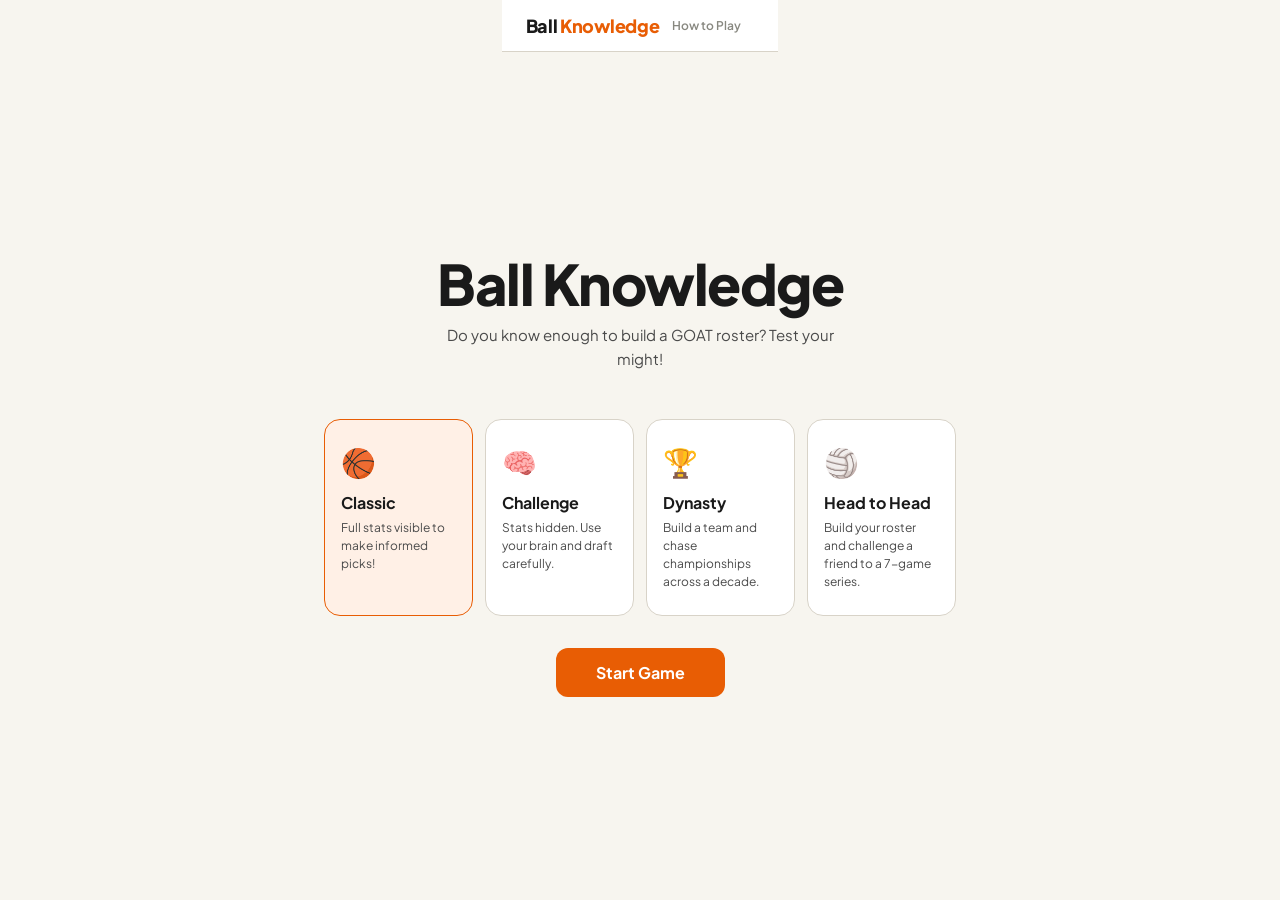
==== commit 0073f8af: "Add Head to Head async multiplayer mode (serverless, URL-encoded) - Part 1: Add era_variant field to" ====
--- a/index.html
+++ b/index.html
@@ -20,6 +20,7 @@
         <div class="mode-card sel" data-mode="classic" onclick="pickMode('classic')"><div class="mode-emoji">&#127936;</div><div class="mode-name">Classic</div><div class="mode-desc">Full stats visible to make informed picks!</div></div>
         <div class="mode-card" data-mode="challenge" onclick="pickMode('challenge')"><div class="mode-emoji">&#129504;</div><div class="mode-name">Challenge</div><div class="mode-desc">Stats hidden. Use your brain and draft carefully.</div></div>
         <div class="mode-card" data-mode="dynasty" onclick="pickMode('dynasty')"><div class="mode-emoji">&#127942;</div><div class="mode-name">Dynasty</div><div class="mode-desc">Build a team and chase championships across a decade.</div></div>
+        <div class="mode-card" data-mode="h2h" onclick="pickMode('h2h')"><div class="mode-emoji">&#127952;</div><div class="mode-name">Head to Head</div><div class="mode-desc">Build your roster and challenge a friend to a 7-game series.</div></div>
       </div>
       <button class="btn-start" onclick="startGame()">Start Game</button>
     </div>
@@ -103,13 +104,14 @@
       <div class="score-projections" id="score-projections"></div>
       <div class="score-analysis" id="score-analysis"></div>
       <div class="score-btns"><button class="btn-outline" onclick="goHome()">Choose Game Mode</button><button class="btn-start" onclick="startGame()">Play Again</button></div>
+      <button id="btn-challenge-friend" class="btn-challenge" onclick="openChallengeModal()" style="display:none;">&#127952; Challenge a Friend</button>
     </div>
   </div>
 </div>
 
 <div id="dynasty-screen" class="screen">
   <div class="topbar"><div class="topbar-logo logo-link" onclick="goHome()">Ball <span>Knowledge</span></div><div class="mode-tag">Dynasty</div></div>
-  <div style="flex:1;overflow-y:auto;display:flex;align-items:center;justify-content:center;padding:24px;">
+  <div style="flex:1;overflow-y:auto;display:flex;flex-direction:column;align-items:center;padding:24px;">
     <div class="dynasty-inner">
       <div class="dynasty-title" id="d-title">Spin for your dynasty era</div>
       <div class="dynasty-sub" id="d-sub">Your squad will be placed in a decade and simulate every season.</div>
@@ -125,6 +127,79 @@
           <button class="btn-outline" onclick="goHome()">Choose Game Mode</button><button class="btn-start" onclick="startGame()">Play Again</button>
         </div>
       </div>
+    </div>
+  </div>
+</div>
+
+<!-- Challenge acceptance screen -->
+<div id="challenge-screen" class="screen">
+  <div class="topbar"><div class="topbar-logo">Ball <span>Knowledge</span></div><div class="mode-tag h2h-tag">CHALLENGE</div></div>
+  <div style="flex:1;overflow-y:auto;display:flex;flex-direction:column;align-items:center;padding:24px 24px 40px;">
+    <div class="ch-inner">
+      <div class="ch-title">Your opponent built this roster</div>
+      <div class="ch-sub">Think you can beat it? Build your starting 5 to go head to head in a 7-game series.</div>
+      <div id="ch-p1-chips" class="score-roster" style="justify-content:flex-start;"></div>
+      <div id="ch-p1-stats" class="score-stats" style="margin-bottom:28px;"></div>
+      <button class="btn-start ch-accept-btn" onclick="acceptChallenge()">Accept Challenge</button>
+      <div class="ch-note">Players your opponent already drafted will be marked <strong>Taken</strong> and cannot be selected.</div>
+    </div>
+  </div>
+</div>
+
+<!-- Pre-series screen -->
+<div id="preseries-screen" class="screen">
+  <div class="topbar"><div class="topbar-logo logo-link" onclick="goHome()">Ball <span>Knowledge</span></div><div class="mode-tag h2h-tag">HEAD TO HEAD</div></div>
+  <div style="flex:1;overflow-y:auto;display:flex;flex-direction:column;align-items:center;padding:24px 24px 40px;">
+    <div class="ps-inner">
+      <div class="ps-title">Ready to Simulate?</div>
+      <div class="ps-sub">Both rosters are locked. Let the series begin.</div>
+      <div class="ps-matchup">
+        <div class="ps-team-col">
+          <div class="ps-col-label">Challenger</div>
+          <div id="ps-p1-chips" class="ps-chips"></div>
+          <div id="ps-p1-rating" class="ps-rating"></div>
+        </div>
+        <div class="ps-vs">VS</div>
+        <div class="ps-team-col">
+          <div class="ps-col-label">You</div>
+          <div id="ps-p2-chips" class="ps-chips"></div>
+          <div id="ps-p2-rating" class="ps-rating"></div>
+        </div>
+      </div>
+      <button class="btn-start ps-sim-btn" onclick="runH2HSeries()">Simulate 7-Game Series</button>
+    </div>
+  </div>
+</div>
+
+<!-- H2H Results screen -->
+<div id="h2h-results-screen" class="screen">
+  <div class="topbar"><div class="topbar-logo logo-link" onclick="goHome()">Ball <span>Knowledge</span></div><div class="mode-tag h2h-tag">SERIES RESULT</div></div>
+  <div style="flex:1;overflow-y:auto;display:flex;flex-direction:column;align-items:center;padding:24px 24px 40px;">
+    <div class="h2h-inner">
+      <div id="h2h-winner-banner" class="h2h-winner-banner"></div>
+      <div id="h2h-series-timeline" class="dynasty-timeline" style="margin-bottom:16px;"></div>
+      <div id="h2h-mvp-card" class="h2h-card"></div>
+      <div id="h2h-mods-card" class="h2h-card"></div>
+      <div id="h2h-rosters-card" class="h2h-card"></div>
+      <div id="h2h-narrative" class="score-analysis" style="display:none;"></div>
+      <div class="score-btns" style="margin-top:8px;">
+        <button id="btn-h2h-share" class="btn-start" onclick="shareH2HResults()">&#128279; Share Results</button>
+        <button class="btn-outline" onclick="goHome()">Play Again</button>
+      </div>
+    </div>
+  </div>
+</div>
+
+<!-- Results waiting screen (P1 opens ?results= before opponent played) -->
+<div id="results-waiting-screen" class="screen">
+  <div class="topbar"><div class="topbar-logo">Ball <span>Knowledge</span></div></div>
+  <div style="flex:1;display:flex;align-items:center;justify-content:center;">
+    <div class="wait-inner">
+      <div class="wait-pulse"></div>
+      <div class="wait-title">Waiting for your opponent</div>
+      <div class="wait-sub">Your challenge link is still active — share it to get a response.</div>
+      <div class="wait-sub2">When they finish, they'll share back a results link for you to open here.</div>
+      <button class="btn-outline" onclick="goHome()">Go Home</button>
     </div>
   </div>
 </div>
@@ -137,6 +212,37 @@
       <button class="btn-outline" onclick="document.getElementById('confirm-modal').style.display='none'">Keep Playing</button>
       <button class="btn-danger" onclick="document.getElementById('confirm-modal').style.display='none';goHome()">Go to Home</button>
     </div>
+  </div>
+</div>
+
+<!-- Challenge link modal -->
+<div id="challenge-modal" class="confirm-overlay" onclick="if(event.target===this)this.style.display='none'">
+  <div class="chal-modal-box">
+    <button class="htp-close" onclick="document.getElementById('challenge-modal').style.display='none'">&#x2715;</button>
+    <div class="chal-modal-title">&#127952; Challenge a Friend</div>
+    <div class="chal-section">
+      <div class="chal-section-label">Challenge Link</div>
+      <div class="chal-section-sub">Share this with your opponent — they'll build their roster against yours</div>
+      <div class="chal-input-row">
+        <input class="chal-link-input" id="chal-link" readonly onclick="this.select()">
+      </div>
+      <div class="chal-btn-row">
+        <button class="chal-btn chal-btn-copy" id="btn-copy-chal" onclick="copyChalLink()">Copy</button>
+        <button class="chal-btn chal-btn-share" id="btn-share-chal" onclick="shareChallenge()">Share</button>
+      </div>
+    </div>
+    <div class="chal-divider"></div>
+    <div class="chal-section">
+      <div class="chal-section-label">Your Results Link</div>
+      <div class="chal-section-sub">Bookmark this — when your opponent shares results back, open that link to see the outcome</div>
+      <div class="chal-input-row">
+        <input class="chal-link-input" id="res-link" readonly onclick="this.select()">
+      </div>
+      <div class="chal-btn-row">
+        <button class="chal-btn chal-btn-copy" id="btn-copy-res" onclick="copyResLink()">Copy</button>
+      </div>
+    </div>
+    <div class="chal-note">&#128276; Your opponent will share a results link back to you when done.</div>
   </div>
 </div>
 
--- a/css/styles.css
+++ b/css/styles.css
@@ -2,7 +2,7 @@
 :root{--cream:#F7F5EF;--cream2:#EFECE3;--cream3:#E5E0D3;--ink:#1A1A1A;--ink2:#4A4A4A;--ink3:#888880;--orange:#E85D04;--orange-light:#FFF0E6;--red:#D62828;--blue:#1D4ED8;--green:#2D6A4F;--gold:#B45309;--border:#D8D3C8;}
 html,body{height:100%;overflow:hidden;}
 body{background:var(--cream);font-family:'Plus Jakarta Sans',sans-serif;color:var(--ink);}
-.screen{display:none;height:100vh;flex-direction:column;}
+.screen{display:none;height:100vh;flex-direction:column;overflow:hidden;}
 .screen.active{display:flex;}
 .topbar{height:52px;background:#fff;border-bottom:1px solid var(--border);display:flex;align-items:center;justify-content:space-between;padding:0 24px;flex-shrink:0;}
 .topbar-logo{font-weight:800;font-size:18px;letter-spacing:-.3px;}
@@ -72,7 +72,7 @@
 .empty-list{text-align:center;padding:32px 16px;font-size:13px;color:var(--ink3);}
 .right-col{flex:1;display:flex;flex-direction:column;overflow:hidden;background:var(--cream);}
 .court-wrap{flex:1;display:flex;align-items:center;justify-content:center;padding:20px 24px 8px;position:relative;}
-.court-svg-wrap{position:relative;width:100%;max-width:660px;}
+.court-svg-wrap{position:relative;width:100%;max-width:660px;aspect-ratio:680/460;}
 .court-svg-wrap svg{width:100%;height:auto;display:block;border-radius:10px;box-shadow:0 4px 24px rgba(0,0,0,.15);}
 .pos-node{position:absolute;transform:translate(-50%,-50%);cursor:pointer;}
 .pos-bubble{width:62px;height:62px;border-radius:14px;display:flex;flex-direction:column;align-items:center;justify-content:center;font-weight:800;font-size:17px;transition:all .2s;border:2px dashed rgba(255,255,255,.5);background:rgba(0,0,0,.22);color:#fff;user-select:none;}
@@ -133,6 +133,8 @@
 .s-yr{font-size:13px;font-weight:700;width:60px;flex-shrink:0;}
 .s-w{font-size:13px;font-weight:600;color:var(--ink2);width:72px;}
 .s-r{flex:1;font-size:13px;font-weight:600;}
+.s-r-main{font-size:13px;font-weight:600;}
+.s-series{font-size:10px;font-weight:500;color:var(--ink3);margin-top:3px;line-height:1.5;}
 .champ{color:#B45309;}.conf{color:#1D4ED8;}.early{color:var(--ink3);}
 .d-summary{background:#fff;border:1.5px solid var(--border);border-radius:16px;padding:24px;text-align:center;}
 .ds-grade{font-size:72px;font-weight:800;letter-spacing:-2px;line-height:1;margin-bottom:4px;}
@@ -150,8 +152,8 @@
 .p-hs{position:absolute;inset:0;width:100%;height:100%;object-fit:cover;object-position:top center;}
 
 /* Court bubble headshot — circular */
-.pos-node.filled .pos-bubble{overflow:hidden;}
-.bub-hs{position:absolute;inset:0;width:100%;height:100%;object-fit:cover;object-position:top center;border-radius:50%;z-index:1;}
+.bub-hs-wrap{position:absolute;inset:0;overflow:hidden;border-radius:inherit;z-index:1;}
+.bub-hs{width:100%;height:100%;object-fit:cover;object-position:top center;}
 .bub-fb{font-size:18px;font-weight:800;color:var(--ink);position:relative;z-index:0;}
 
 /* Scorecard roster chip headshot */
@@ -177,10 +179,12 @@
 .proj-info{flex:1;min-width:0;}
 .proj-name{font-size:12px;font-weight:700;color:var(--ink);white-space:nowrap;overflow:hidden;text-overflow:ellipsis;}
 .proj-sub{font-size:10px;color:var(--ink3);margin-top:1px;}
-.proj-stats{display:grid;grid-template-columns:repeat(3,32px);gap:2px 6px;flex-shrink:0;}
+.proj-stats{display:grid;grid-template-columns:repeat(5,30px);gap:2px 4px;flex-shrink:0;}
 .proj-s{text-align:right;}
-.proj-v{font-size:12px;font-weight:800;color:var(--ink);}
+.proj-v{font-size:11px;font-weight:800;color:var(--ink);}
 .proj-l{font-size:8px;color:var(--ink3);letter-spacing:.03em;text-transform:uppercase;}
+.est-pfx{font-size:8px;font-weight:500;color:var(--ink3);vertical-align:1px;}
+.proj-footnote{font-size:9px;color:var(--ink3);padding:8px 16px 10px;border-top:1px solid var(--border);line-height:1.5;}
 
 /* Dynasty player decade summary */
 .d-players{margin-bottom:16px;}
@@ -191,11 +195,12 @@
 .dp-name{font-size:12px;font-weight:700;color:var(--ink);display:flex;align-items:center;gap:5px;}
 .dp-sub{font-size:10px;color:var(--ink3);margin-top:1px;}
 .dp-peak{font-size:10px;font-weight:600;color:var(--ink3);text-align:center;flex-shrink:0;line-height:1.4;}
-.dp-stats{display:flex;gap:8px;flex-shrink:0;}
+.dp-stats{display:grid;grid-template-columns:repeat(5,26px);gap:2px 4px;flex-shrink:0;}
 .dp-s{text-align:right;}
-.dp-v{font-size:13px;font-weight:800;color:var(--ink);}
+.dp-v{font-size:11px;font-weight:800;color:var(--ink);}
 .dp-l{font-size:9px;color:var(--ink3);letter-spacing:.03em;}
 .dp-mvp-badge{background:var(--orange);color:#fff;font-size:9px;font-weight:700;padding:2px 6px;border-radius:4px;letter-spacing:.04em;text-transform:uppercase;}
+.dp-footnote{font-size:9px;color:var(--ink3);margin-top:6px;line-height:1.5;}
 
 /* How to Play Modal */
 .htp-overlay{position:fixed;inset:0;background:rgba(26,26,26,.55);backdrop-filter:blur(4px);z-index:100;display:none;align-items:center;justify-content:center;}
@@ -262,3 +267,90 @@
 .htp-btn-prev:hover{background:var(--cream2);}
 .htp-btn-next{background:var(--orange);color:#fff;border:none;border-radius:10px;padding:8px 20px;font-family:'Plus Jakarta Sans',sans-serif;font-size:13px;font-weight:700;cursor:pointer;transition:all .15s;}
 .htp-btn-next:hover{background:#D04E00;}
+
+/* ── Home screen: 4-card 2×2 grid (mobile) → 4-column (desktop) ── */
+.mode-cards{grid-template-columns:repeat(2,1fr);}
+@media(min-width:680px){.mode-cards{grid-template-columns:repeat(4,1fr);}}
+
+/* ── H2H mode-tag variant ── */
+.mode-tag.h2h-tag{background:#EFF6FF;color:var(--blue);}
+
+/* ── Challenge button on score screen ── */
+.btn-challenge{display:flex;align-items:center;justify-content:center;gap:8px;width:100%;background:#EFF6FF;border:1.5px solid var(--blue);border-radius:12px;padding:13px 24px;font-family:'Plus Jakarta Sans',sans-serif;font-size:15px;font-weight:700;color:var(--blue);cursor:pointer;transition:all .15s;margin-top:10px;}
+.btn-challenge:hover{background:#DBEAFE;}
+
+/* ── Challenge acceptance screen ── */
+.ch-inner{max-width:580px;width:100%;padding:28px 24px;}
+.ch-title{font-size:26px;font-weight:800;letter-spacing:-.6px;margin-bottom:8px;}
+.ch-sub{font-size:14px;color:var(--ink2);line-height:1.6;margin-bottom:24px;}
+.ch-accept-btn{width:100%;margin-bottom:16px;}
+.ch-note{font-size:12px;color:var(--ink3);line-height:1.6;text-align:center;}
+
+/* ── Challenge modal ── */
+.chal-modal-box{background:#fff;border-radius:20px;padding:28px 24px;max-width:460px;width:calc(100% - 32px);box-shadow:0 24px 64px rgba(0,0,0,.25);position:relative;display:flex;flex-direction:column;gap:16px;}
+.chal-modal-title{font-size:20px;font-weight:800;color:var(--ink);margin-bottom:4px;}
+.chal-section{display:flex;flex-direction:column;gap:6px;}
+.chal-section-label{font-size:12px;font-weight:700;color:var(--ink);letter-spacing:.02em;}
+.chal-section-sub{font-size:11px;color:var(--ink3);line-height:1.5;}
+.chal-input-row{display:flex;}
+.chal-link-input{flex:1;background:var(--cream);border:1.5px solid var(--border);border-radius:8px;padding:8px 12px;font-family:'Plus Jakarta Sans',sans-serif;font-size:11px;color:var(--ink);outline:none;white-space:nowrap;overflow:hidden;text-overflow:ellipsis;cursor:pointer;}
+.chal-btn-row{display:flex;gap:8px;margin-top:4px;}
+.chal-btn{padding:8px 16px;border-radius:8px;font-family:'Plus Jakarta Sans',sans-serif;font-size:13px;font-weight:700;cursor:pointer;transition:all .15s;border:none;}
+.chal-btn-copy{background:var(--cream2);color:var(--ink);}
+.chal-btn-copy:hover{background:var(--cream3);}
+.chal-btn-share{background:var(--orange);color:#fff;}
+.chal-btn-share:hover{background:#D04E00;}
+.chal-divider{height:1px;background:var(--border);margin:4px 0;}
+.chal-note{font-size:11px;color:var(--ink3);line-height:1.5;background:var(--cream);border-radius:8px;padding:10px 12px;}
+
+/* ── Pre-series screen ── */
+.ps-inner{max-width:680px;width:100%;padding:28px 24px;}
+.ps-title{font-size:28px;font-weight:800;letter-spacing:-.8px;margin-bottom:4px;}
+.ps-sub{font-size:14px;color:var(--ink2);margin-bottom:24px;}
+.ps-matchup{display:grid;grid-template-columns:1fr auto 1fr;gap:16px;align-items:start;margin-bottom:28px;}
+.ps-team-col{display:flex;flex-direction:column;gap:8px;}
+.ps-col-label{font-size:10px;font-weight:700;color:var(--ink3);letter-spacing:.08em;text-transform:uppercase;margin-bottom:4px;}
+.ps-chips{display:flex;flex-direction:column;gap:6px;}
+.ps-chip{background:#fff;border:1.5px solid var(--border);border-radius:10px;padding:8px 10px;display:flex;align-items:center;gap:8px;}
+.ps-chip-pos{font-size:9px;font-weight:700;color:var(--orange);letter-spacing:.06em;text-transform:uppercase;flex-shrink:0;width:22px;}
+.ps-chip-name{font-size:12px;font-weight:700;color:var(--ink);white-space:nowrap;overflow:hidden;text-overflow:ellipsis;}
+.ps-chip-era{font-size:10px;color:var(--ink3);}
+.ps-rating{font-size:13px;font-weight:700;color:var(--ink2);text-align:center;}
+.ps-vs{font-size:24px;font-weight:800;color:var(--ink3);align-self:center;padding-top:28px;}
+.ps-sim-btn{width:100%;}
+
+/* ── H2H Results screen ── */
+.h2h-inner{max-width:620px;width:100%;padding:28px 24px;}
+.h2h-winner-banner{background:var(--orange);border-radius:16px;padding:20px 24px;text-align:center;margin-bottom:20px;color:#fff;}
+.h2h-winner-banner.banner-you{background:var(--green);}
+.h2h-winner-title{font-size:28px;font-weight:800;letter-spacing:-.6px;margin-bottom:4px;}
+.h2h-winner-score{font-size:15px;font-weight:600;opacity:.9;}
+.h2h-card{background:#fff;border:1.5px solid var(--border);border-radius:14px;padding:16px;margin-bottom:12px;}
+.h2h-card-hd{font-size:10px;font-weight:700;color:var(--ink3);letter-spacing:.06em;text-transform:uppercase;margin-bottom:10px;}
+.h2h-mvp-row{display:flex;align-items:center;gap:12px;}
+.h2h-roster-grid{display:grid;grid-template-columns:1fr 1fr;gap:12px;}
+.h2h-roster-col{display:flex;flex-direction:column;gap:4px;}
+.h2h-col-label{font-size:10px;font-weight:700;color:var(--ink3);letter-spacing:.06em;text-transform:uppercase;margin-bottom:4px;}
+.h2h-roster-row{display:flex;align-items:center;gap:6px;padding:5px 0;border-bottom:1px solid var(--cream2);}
+.h2h-roster-row:last-child{border-bottom:none;}
+.h2h-roster-pos{font-size:9px;font-weight:700;color:var(--orange);width:22px;flex-shrink:0;letter-spacing:.04em;}
+.h2h-roster-name{font-size:12px;font-weight:600;color:var(--ink);flex:1;white-space:nowrap;overflow:hidden;text-overflow:ellipsis;}
+.h2h-roster-score{font-size:11px;font-weight:700;color:var(--ink2);}
+.h2h-mods-list{display:flex;flex-direction:column;gap:6px;}
+.mod-badge{display:flex;align-items:center;justify-content:space-between;padding:7px 10px;border-radius:8px;font-size:12px;font-weight:600;}
+.mod-p1{background:var(--orange-light);color:var(--orange);}
+.mod-p2{background:#EFF6FF;color:var(--blue);}
+.mod-none{color:var(--ink3);font-size:13px;}
+
+/* ── Results waiting screen ── */
+.wait-inner{max-width:360px;width:100%;padding:24px;text-align:center;display:flex;flex-direction:column;align-items:center;gap:16px;}
+@keyframes wait-pulse{0%,100%{transform:scale(1);opacity:.8;}50%{transform:scale(1.15);opacity:1;}}
+.wait-pulse{width:64px;height:64px;border-radius:50%;background:var(--orange-light);border:3px solid var(--orange);animation:wait-pulse 1.6s ease-in-out infinite;margin-bottom:8px;}
+.wait-title{font-size:22px;font-weight:800;letter-spacing:-.4px;}
+.wait-sub{font-size:14px;color:var(--ink2);line-height:1.6;}
+.wait-sub2{font-size:12px;color:var(--ink3);line-height:1.6;}
+
+/* ── Locked player card in H2H mode ── */
+.p-card-locked{opacity:.45;cursor:not-allowed;}
+.p-card-locked:hover{border-color:var(--border) !important;background:var(--cream) !important;}
+.p-taken{font-size:10px;font-weight:700;color:var(--ink3);background:var(--cream2);border-radius:6px;padding:3px 7px;flex-shrink:0;letter-spacing:.04em;text-transform:uppercase;}
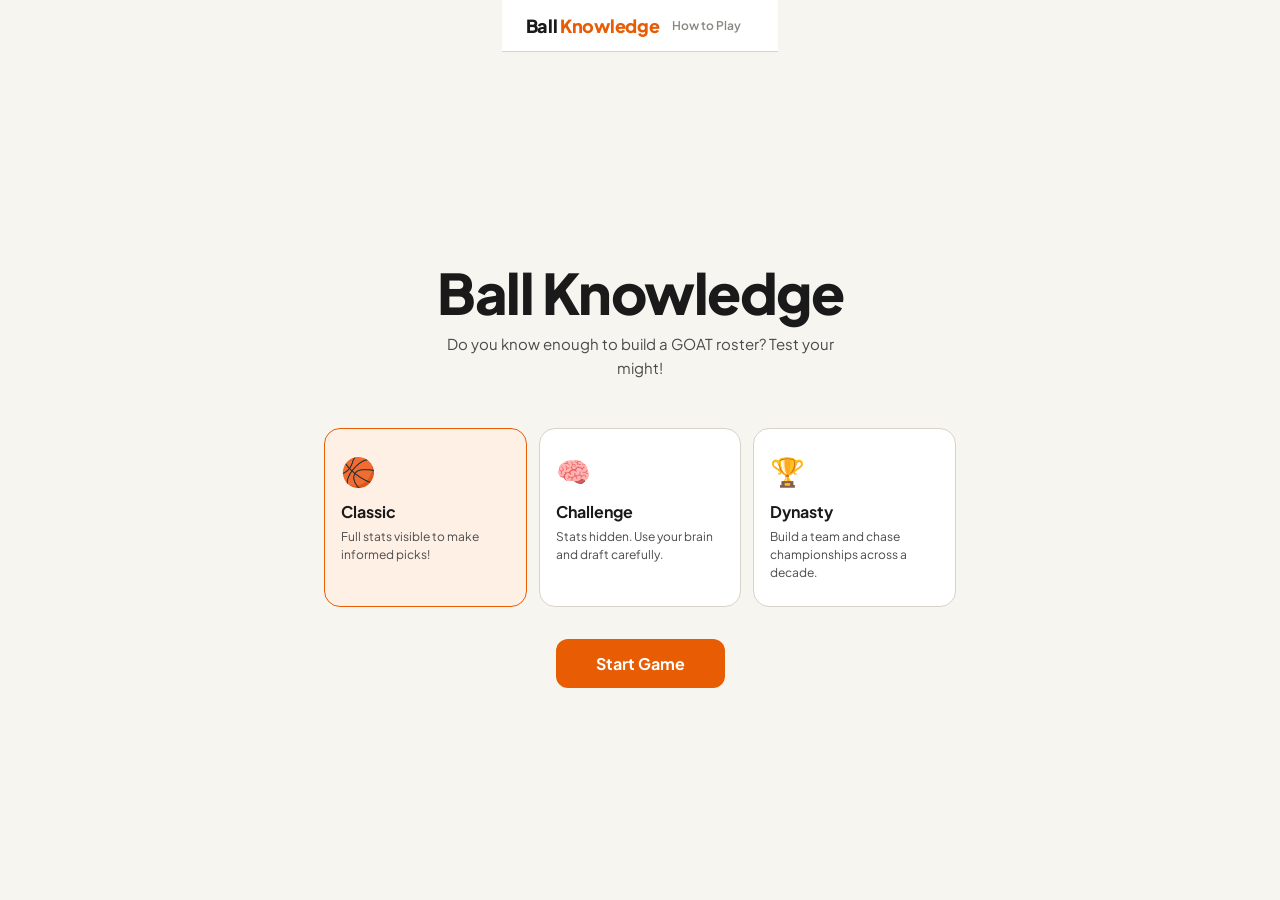
==== commit 49c2130f: "Move H2H entry point from home screen to scorecard - Remove Head to Head mode card from home screen " ====
--- a/index.html
+++ b/index.html
@@ -20,7 +20,6 @@
         <div class="mode-card sel" data-mode="classic" onclick="pickMode('classic')"><div class="mode-emoji">&#127936;</div><div class="mode-name">Classic</div><div class="mode-desc">Full stats visible to make informed picks!</div></div>
         <div class="mode-card" data-mode="challenge" onclick="pickMode('challenge')"><div class="mode-emoji">&#129504;</div><div class="mode-name">Challenge</div><div class="mode-desc">Stats hidden. Use your brain and draft carefully.</div></div>
         <div class="mode-card" data-mode="dynasty" onclick="pickMode('dynasty')"><div class="mode-emoji">&#127942;</div><div class="mode-name">Dynasty</div><div class="mode-desc">Build a team and chase championships across a decade.</div></div>
-        <div class="mode-card" data-mode="h2h" onclick="pickMode('h2h')"><div class="mode-emoji">&#127952;</div><div class="mode-name">Head to Head</div><div class="mode-desc">Build your roster and challenge a friend to a 7-game series.</div></div>
       </div>
       <button class="btn-start" onclick="startGame()">Start Game</button>
     </div>
--- a/css/styles.css
+++ b/css/styles.css
@@ -268,9 +268,8 @@
 .htp-btn-next{background:var(--orange);color:#fff;border:none;border-radius:10px;padding:8px 20px;font-family:'Plus Jakarta Sans',sans-serif;font-size:13px;font-weight:700;cursor:pointer;transition:all .15s;}
 .htp-btn-next:hover{background:#D04E00;}
 
-/* ── Home screen: 4-card 2×2 grid (mobile) → 4-column (desktop) ── */
-.mode-cards{grid-template-columns:repeat(2,1fr);}
-@media(min-width:680px){.mode-cards{grid-template-columns:repeat(4,1fr);}}
+/* ── Home screen: 3-card grid (unchanged) ── */
+.mode-cards{grid-template-columns:repeat(3,1fr);}
 
 /* ── H2H mode-tag variant ── */
 .mode-tag.h2h-tag{background:#EFF6FF;color:var(--blue);}
